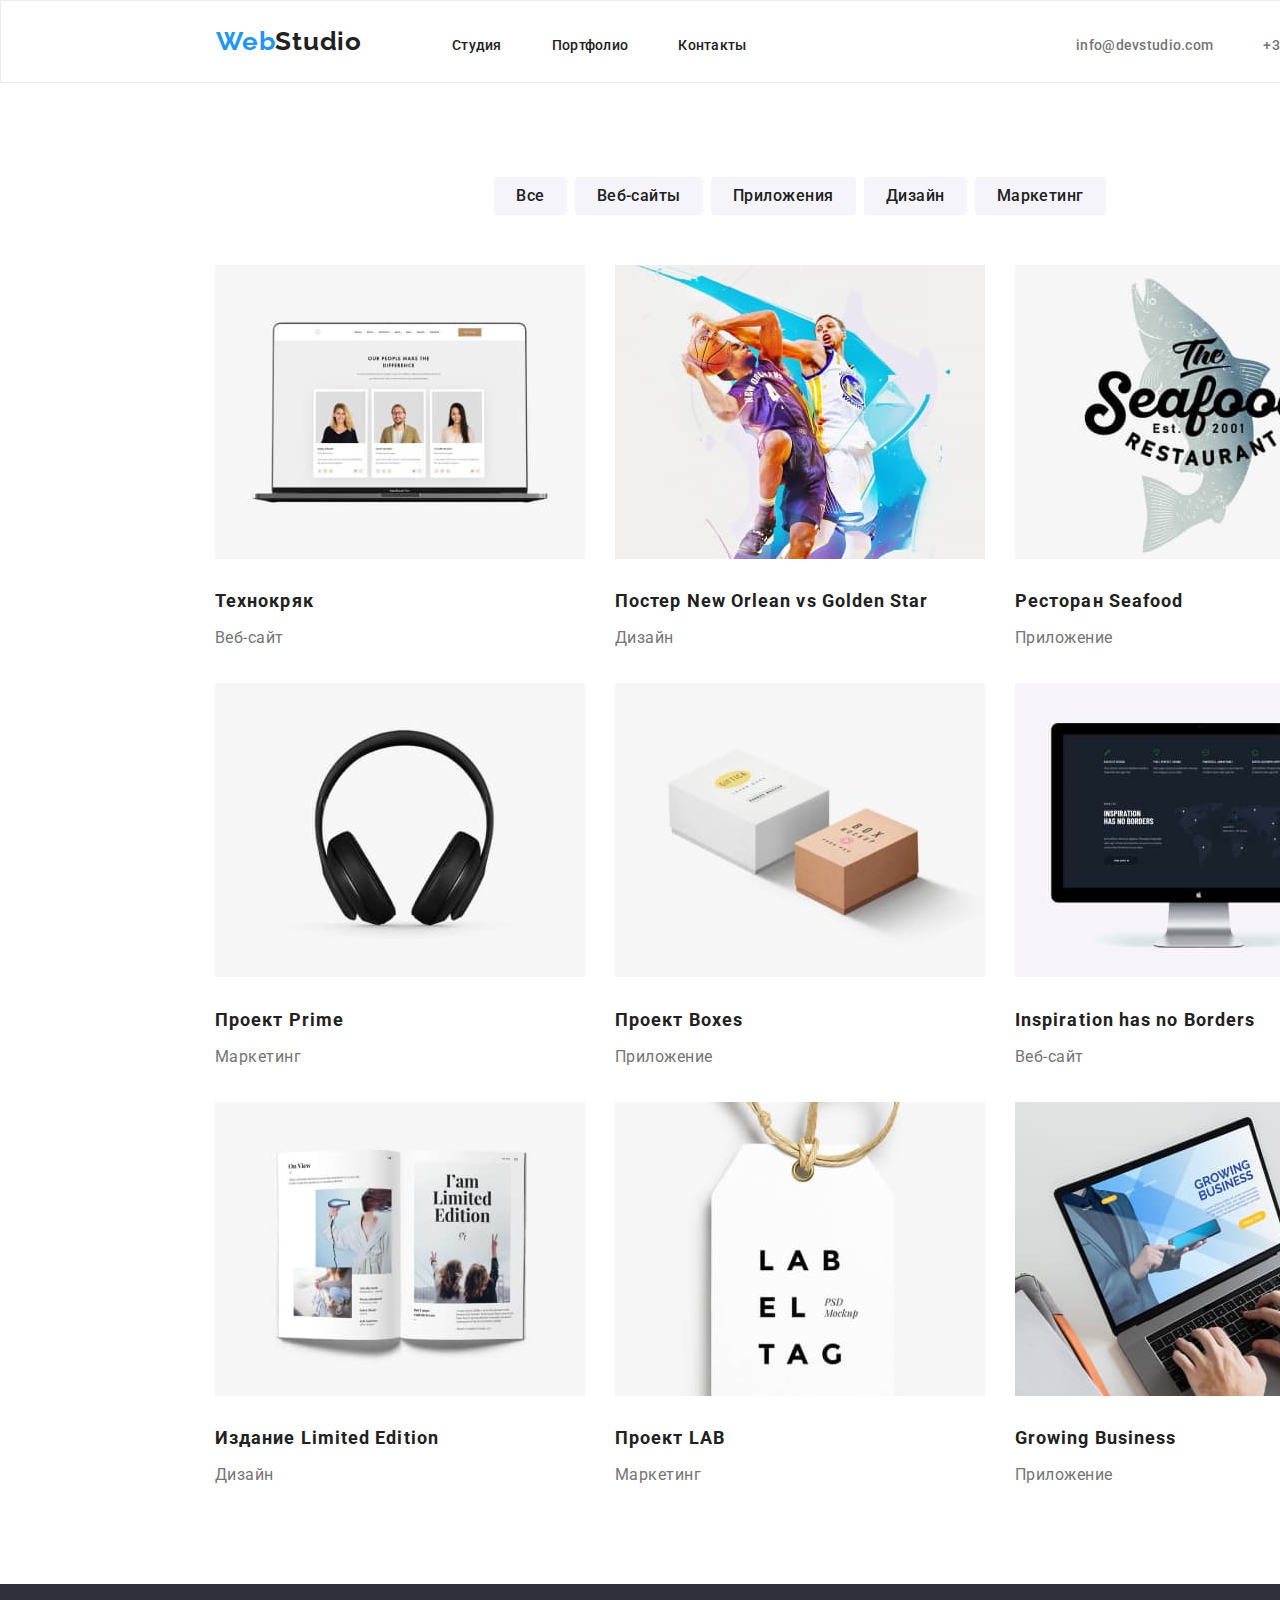
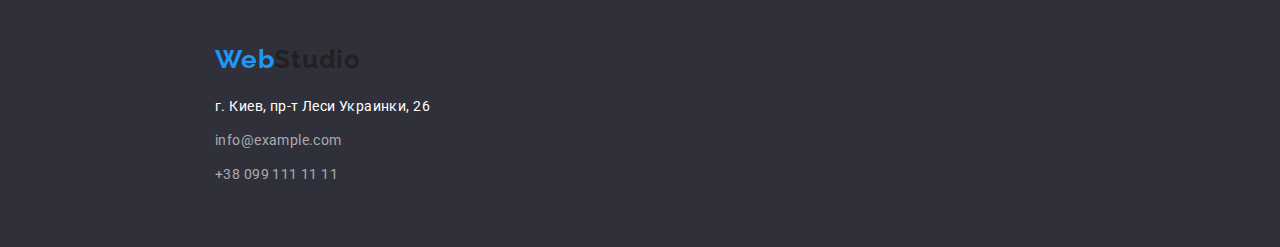
==== portfolio.html @ ba113de5 "first try done" ====
<!DOCTYPE html>
<html lang="ru">

<head>
    <meta charset="UTF-8">
    <meta http-equiv="X-UA-Compatible" content="IE=edge">
    <meta name="viewport" content="width=device-width, initial-scale=1.0">

    <link rel="stylesheet" href="https://cdnjs.cloudflare.com/ajax/libs/modern-normalize/1.0.0/modern-normalize.min.css"/>

    <link rel="preconnect" href="https://fonts.gstatic.com">
    <link href="https://fonts.googleapis.com/css2?family=Raleway:wght@700&family=Roboto:wght@400;500;700&display=swap"
        rel="stylesheet">

    <link rel="stylesheet" href="./css/style.css">
    <title>Document</title>
</head>

<body>
    <!-- Header -->
    <header class="header">
        <div class="conteiner">
            <a id="logo" href="" lang="en"><span>Web</span>Studio</a>
            <!-- Navigation -->
            <nav>
                <ul class="nostyle-ul header-nav header-links">
                    <li>
                        <a href="./index.html">Студия</a>
                    </li>
                    <li>
                        <a href="./portfolio.html">Портфолио</a>
                    </li>
                    <li>
                        <a href="">Контакты</a>
                    </li>
                </ul>
            </nav>
            <!-- Contact Info -->
            <ul class="nostyle-ul header-contacts header-links">
                <li>
                    <a href="mailto:info@devstudio.com" target="_blank" rel="noopener noreferrer">info@devstudio.com</a>
                </li>
                <li>
                    <a href="tel:+380961111111">+38 096 111 11 11</a>
                </li>
            </ul>
        </div>
    </header>
    <!-- Main -->
    <main>
        <section class="portfolio">
            <div class="conteiner">
                <h1 hidden>Portfolio</h1>
                <ul class="nostyle-ul portfolio-navigation">
                    <li>
                        <button type="button">Все</button>
                    </li>
                    <li>
                        <button type="button">Веб-сайты</button>
                    </li>
                    <li>
                        <button type="button">Приложения</button>
                    </li>
                    <li>
                        <button type="button">Дизайн</button>
                    </li>
                    <li>
                        <button type="button">Маркетинг</button>
                    </li>
                </ul>
                <ul class="nostyle-ul porfolio-content">
                    <li>
                        <a href="">
                            <img src="./img/portfolio/laptop.jpg" alt="laptop" width="370" height="294">
                            <h2>Технокряк</h2>
                            <p>Веб-сайт</p>
                        </a>
                    </li>
                    <li>
                        <a href="">
                            <img src="./img/portfolio/basketball.jpg" alt="basketball" width="370" height="294">
                            <h2>Постер New Orlean vs Golden Star</h2>
                            <p>Дизайн</p>
                        </a>
                    </li>
                    <li>
                        <a href="">
                            <img src="./img/portfolio/seafood.jpg" alt="seafood" width="370" height="294">
                            <h2>Ресторан Seafood</h2>
                            <p>Приложение</p>
                        </a>
                    </li>
                    <li>
                        <a href="">
                            <img src="./img/portfolio/headset.jpg" alt="headset" width="370" height="294">
                            <h2>Проект Prime</h2>
                            <p>Маркетинг</p>
                        </a>
                    </li>
                    <li>
                        <a href="">
                            <img src="./img/portfolio/boxes.jpg" alt="boxes" width="370" height="294">
                            <h2>Проект Boxes</h2>
                            <p>Приложение</p>
                        </a>
                    </li>
                    <li>
                        <a href="">
                            <img src="./img/portfolio/pc.jpg" alt="pc" width="370" height="294">
                            <h2>Inspiration has no Borders</h2>
                            <p>Веб-сайт</p>
                        </a>
                    </li>
                    <li>
                        <a href="">
                            <img src="./img/portfolio/book.jpg" alt="book" width="370" height="294">
                            <h2>Издание Limited Edition</h2>
                            <p>Дизайн</p>
                        </a>
                    </li>
                    <li>
                        <a href="">
                            <img src="./img/portfolio/tag.jpg" alt="tag" width="370" height="294">
                            <h2>Проект LAB</h2>
                            <p>Маркетинг</p>
                        </a>
                    </li>
                    <li>
                        <a href="">
                            <img src="./img/portfolio/laptop-with-a-dude.jpg" alt="laptop-with-a-dude" width="370" height="294">
                            <h2>Growing Business</h2>
                            <p>Приложение</p>
                        </a>
                    </li>
                </ul>
            </div>
        </section>
    </main>
    <!-- Footer -->
    <footer class="footer">
        <div class="conteiner">
            <a id="logo" href="" lang="ea"><span>Web</span>Studio</a>
            <address class="address">
                <ul class="nostyle-ul">
                    <li>
                        <a class="address-location" href="https://goo.gl/maps/qdQRPe8Dp2wHUqhv6" target="_blank" rel="noopener noreferrer">г. Киев, пр-т Леси Украинки, 26</a>
                    </li>
                    <li>
                        <a class="address-contacts" href="mailto:info@example.com">info@example.com</a>
                    </li>
                    <li>
                        <a class="address-contacts" href="tel:+380991111111">+38 099 111 11 11</a>
                    </li>
                </ul>
            </address>
        </div>
    </footer>
</body>

</html>
---- css/style.css ----
/* var */
:root {
  --blueish: #2196f3;
  --blackish: #212121;
  --greyish: #757575;
  --main-font: "Roboto", sans-serif;
  --logo-font: "Raleway", sans-serif;
}
/* tags */
body {
  font-family: var(--main-font);
  color: var(--blackish);
}
a {
  text-decoration: none;
  color: inherit;
}
h1,h2,h3,h4,h5,h6,p {
  margin-top: 0;
  margin-bottom: 0;
}
ol,ul {
  margin-top: 0;
  margin-bottom: 0;
  padding-left: 0;
}
/* global */
.conteiner {
  width: 1600px;
  margin: 0 auto;
  padding: 0 215px;
}
.nostyle-ul {
  list-style: none;
}
#logo {
  font-family: var(--logo-font);
  font-weight: 700;
  font-size: 26px;
  line-height: 1.19;
  letter-spacing: 0.03em;
}
#logo span {
  color: var(--blueish);
}
/* index */
/* header */
.header .conteiner {
  display: flex;
  align-items: baseline;
  padding: 25px 215px;
  border: 1px solid #ececec;
}
.header #logo {
  margin-right: 90px;
}
.header-links a {
  font-weight: 500;
  font-size: 14px;
  line-height: 1.14;
  letter-spacing: 0.02em;
}
.header-links a:hover {
  color: var(--blueish);
}
.header-nav {
  display: flex;
}
.header-nav li:not(:last-child) {
  margin-right: 50px;
}
.header-contacts {
  display: flex;
  margin-left: auto;
  color: var(--greyish);
}.header-contacts li:first-child {
  margin-right: 50px;
}
/* main */
/* hero */
.hero {
  background: #2F303A;
}
.hero .conteiner {
  padding: 200px 452px;
}
.hero h1 {
  margin-bottom: 30px;
  font-weight: 900;
  font-size: 44px;
  line-height: 1.36;
  text-align: center;
  letter-spacing: 0.06em;
  text-transform: uppercase;
  color: #ffffff;
}
.hero button {
  background: var(--blueish);
  margin: auto;
  padding: 10px 30px;
  border: none;
  cursor: pointer;
  width: 200px;
  height: 50px;
  font-weight: 700;
  font-size: 16px;
  line-height: 1.88;
  display: flex;
  align-items: center;
  letter-spacing: 0.06em;
  color: #ffffff;
}
/* strength */
.strength .conteiner {
  padding-top: 94px;
}
.strength ul {
  display: flex;
}
.strength li:not(:last-child) {
  margin-right: 30px;
}
.strength h3 {
  margin-bottom: 10px;
  font-weight: 700;
  font-size: 14px;
  line-height: 1.14;
  letter-spacing: 0.03em;
  text-transform: uppercase;
}
.strength p {
  font-size: 14px;
  line-height: 1.7;
  letter-spacing: 0.03em;
  color: var(--greyish);
}
/* about */
.about .conteiner {
  padding-top: 94px;
  padding-bottom: 94px;
}
.about ul {
  display: flex;
  margin-top: -30px;
  margin-right: -30px;
}
.about li {
  margin-top: 30px;
  margin-right: 30px;
}
.about h2 {
  margin-bottom: 50px;
  font-weight: 700;
  font-size: 36px;
  line-height: 1.17;
  text-align: center;
  letter-spacing: 0.03em;
}
/* team */
.team {
  background: #f5f4fa;
}
.team .conteiner {
  padding-top: 94px;
  padding-bottom: 94px;
}
.team ul {
  display: flex;
  margin-top: -30px;
  margin-right: -30px;
}
.team li {
  background: #ffffff;
  margin-top: 30px;
  margin-right: 30px;
  padding-bottom: 30px;
}
.team h2 {
  margin-bottom: 50px;
  font-weight: 700;
  font-size: 36px;
  line-height: 1.17;
  text-align: center;
  letter-spacing: 0.03em;
}
.team img {
  margin-bottom: 30px;
}
.team h3 {
  margin-bottom: 10px;
  font-weight: 500;
  font-size: 16px;
  line-height: 1.19;
  text-align: center;
  letter-spacing: 0.03em;
}
.team p {
  font-weight: 400;
  font-size: 16px;
  line-height: 1.19;
  text-align: center;
  letter-spacing: 0.03em;
  color: var(--greyish);
}
/* portfolio */
.portfolio .conteiner {
  margin-top: 94px;
  margin-bottom: 94px;
}
.portfolio-navigation {
  margin-bottom: 50px;
  display: flex;
  justify-content: center;
}
.portfolio-navigation li:not(:last-child) {
  margin-right: 8px;
}
.portfolio-navigation button {
  background: #f5f4fa;
  padding: 6px 22px;
  border: none;
  border-radius: 4px;
  font-family: inherit;
  font-weight: 500;
  font-size: 16px;
  line-height: 1.63;
  letter-spacing: 0.03em;
  color: inherit;
}
.portfolio-navigation button:hover {
  cursor: pointer;
  color: #ffffff;
  background: var(--blueish);
}
.porfolio-content {
  display: flex;
  flex-wrap: wrap;
}
.porfolio-content li:not(:nth-child(-n + 3)) {
  margin-top: 30px;
}
.porfolio-content li:not(:nth-child(3n)){
  margin-right: 30px;
}
.porfolio-content a {
  display: block;
}
.porfolio-content img {
  margin-bottom: 20px;
}
.porfolio-content h2 {
  margin-bottom: 4px;
  font-weight: 700;
  font-size: 18px;
  line-height: 2;
  letter-spacing: 0.06em;
}
.porfolio-content p {
  font-weight: 400;
  font-size: 16px;
  line-height: 1.88;
  letter-spacing: 0.03em;
  color: var(--greyish);
}
/* footer */
.footer {
  background: #2F303A;
}
.footer .conteiner {
  padding-top: 60px;
  padding-bottom: 60px;
}
.footer address {
  margin-top: 20px;
}
.footer li:not(:last-child) {
  margin-bottom: 10px;
}
.address a {
  font-style: normal;
  font-weight: 400;
  font-size: 14px;
  line-height: 1.71;
  text-align: center;
  letter-spacing: 0.03em;
}
.address-location {
  color: #ffffff;
}
.address-contacts {
  color: rgba(255, 255, 255, 0.6);
}
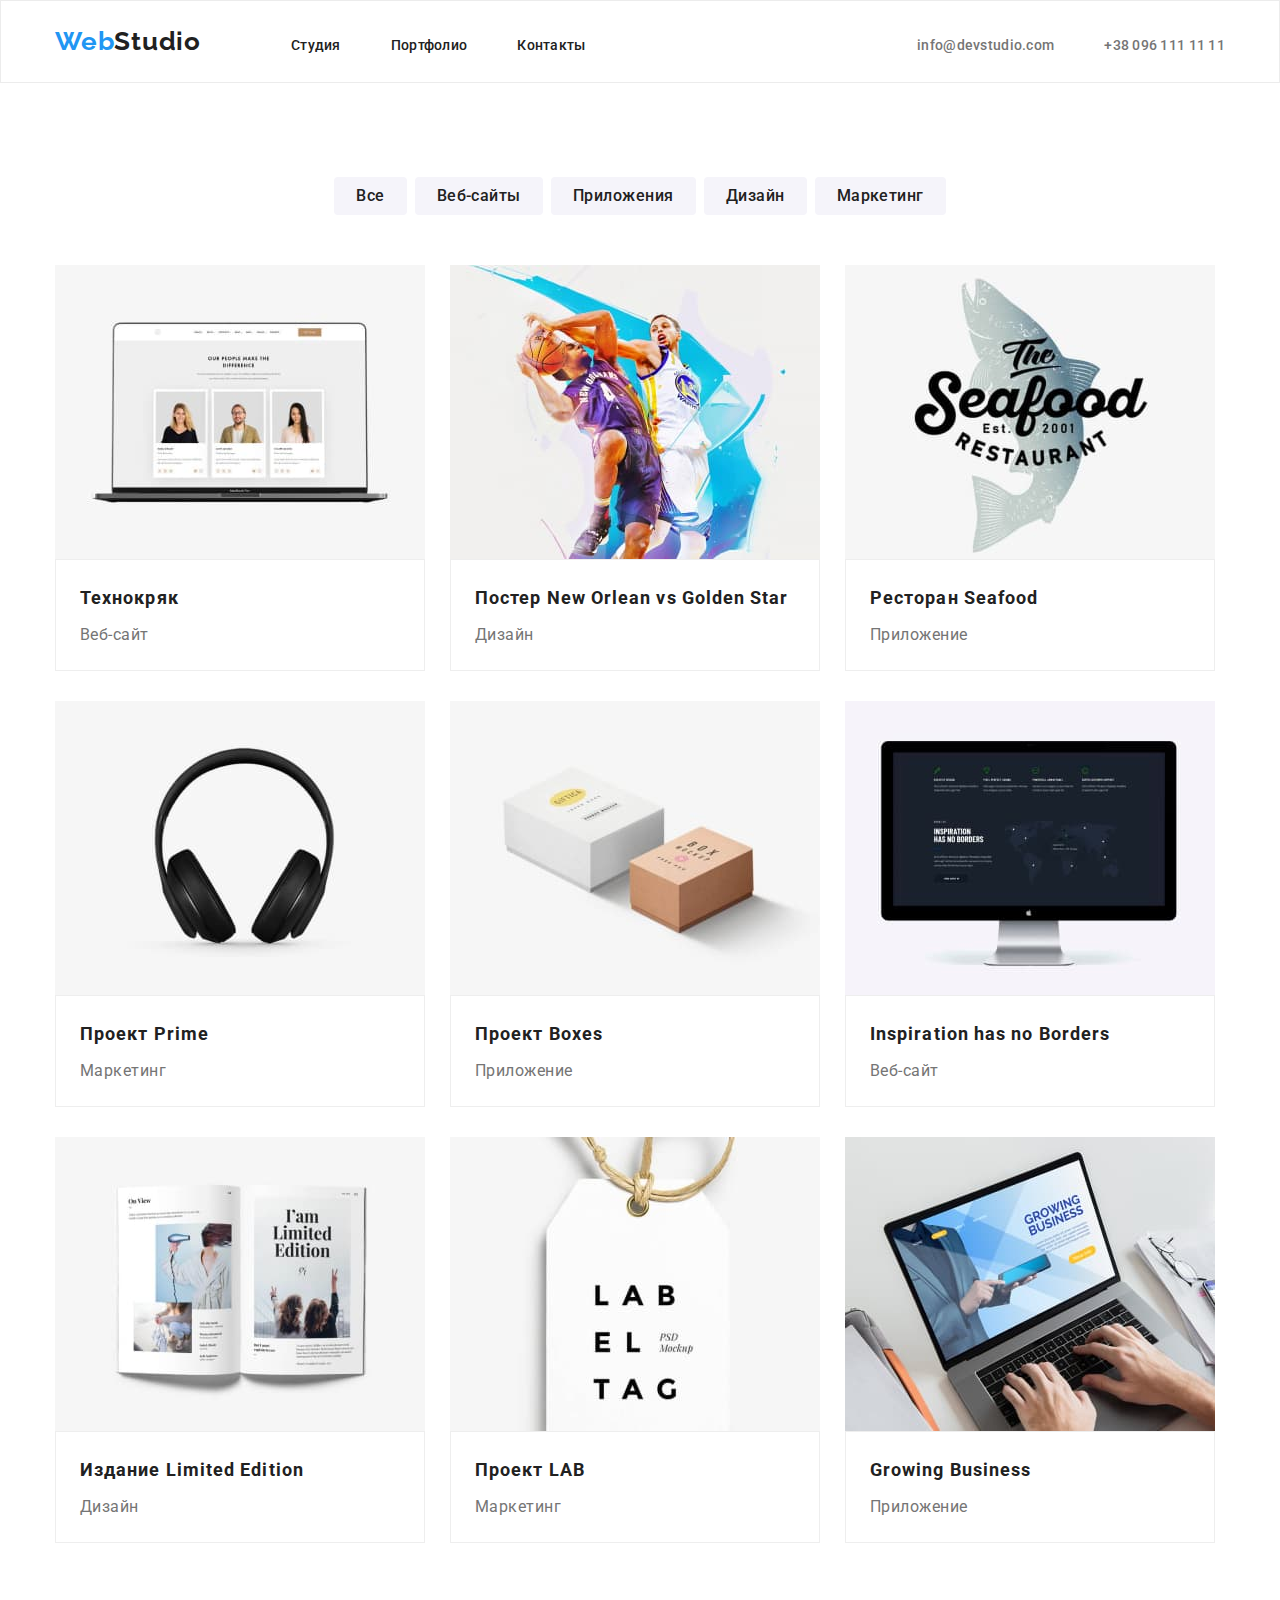
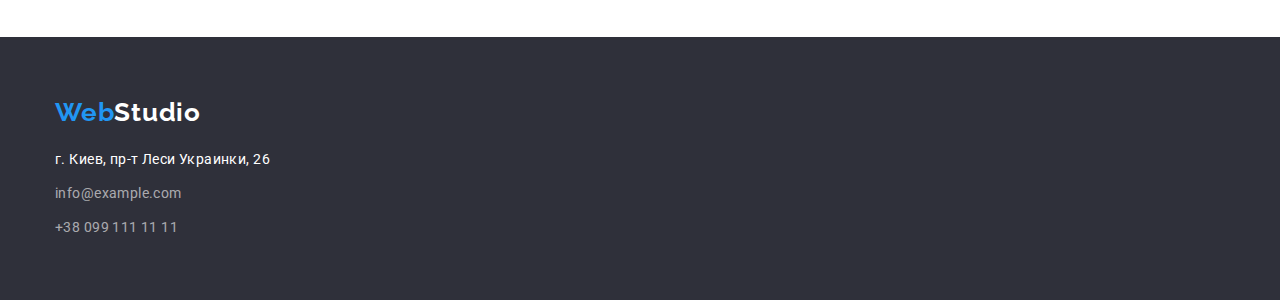
==== commit 4cc58150: "second try fix header border, container padding , portfolio content" ====
--- a/portfolio.html
+++ b/portfolio.html
@@ -19,7 +19,7 @@
 <body>
     <!-- Header -->
     <header class="header">
-        <div class="conteiner">
+        <div class="container">
             <a id="logo" href="" lang="en"><span>Web</span>Studio</a>
             <!-- Navigation -->
             <nav>
@@ -49,7 +49,7 @@
     <!-- Main -->
     <main>
         <section class="portfolio">
-            <div class="conteiner">
+            <div class="container">
                 <h1 hidden>Portfolio</h1>
                 <ul class="nostyle-ul portfolio-navigation">
                     <li>
@@ -72,64 +72,82 @@
                     <li>
                         <a href="">
                             <img src="./img/portfolio/laptop.jpg" alt="laptop" width="370" height="294">
-                            <h2>Технокряк</h2>
-                            <p>Веб-сайт</p>
+                            <div>
+                                <h2>Технокряк</h2>
+                                <p>Веб-сайт</p>
+                            </div>
                         </a>
                     </li>
                     <li>
                         <a href="">
                             <img src="./img/portfolio/basketball.jpg" alt="basketball" width="370" height="294">
-                            <h2>Постер New Orlean vs Golden Star</h2>
-                            <p>Дизайн</p>
+                            <div>
+                                <h2>Постер New Orlean vs Golden Star</h2>
+                                <p>Дизайн</p>
+                            </div>
                         </a>
                     </li>
                     <li>
                         <a href="">
                             <img src="./img/portfolio/seafood.jpg" alt="seafood" width="370" height="294">
-                            <h2>Ресторан Seafood</h2>
-                            <p>Приложение</p>
+                            <div>
+                                <h2>Ресторан Seafood</h2>
+                                <p>Приложение</p>
+                            </div>
                         </a>
                     </li>
                     <li>
                         <a href="">
                             <img src="./img/portfolio/headset.jpg" alt="headset" width="370" height="294">
-                            <h2>Проект Prime</h2>
-                            <p>Маркетинг</p>
+                            <div>
+                                <h2>Проект Prime</h2>
+                                <p>Маркетинг</p>
+                            </div>
                         </a>
                     </li>
                     <li>
                         <a href="">
                             <img src="./img/portfolio/boxes.jpg" alt="boxes" width="370" height="294">
-                            <h2>Проект Boxes</h2>
-                            <p>Приложение</p>
+                            <div>
+                                <h2>Проект Boxes</h2>
+                                <p>Приложение</p>
+                            </div>
                         </a>
                     </li>
                     <li>
                         <a href="">
                             <img src="./img/portfolio/pc.jpg" alt="pc" width="370" height="294">
-                            <h2>Inspiration has no Borders</h2>
-                            <p>Веб-сайт</p>
+                            <div>
+                                <h2>Inspiration has no Borders</h2>
+                                <p>Веб-сайт</p>
+                            </div>
                         </a>
                     </li>
                     <li>
                         <a href="">
                             <img src="./img/portfolio/book.jpg" alt="book" width="370" height="294">
-                            <h2>Издание Limited Edition</h2>
-                            <p>Дизайн</p>
+                            <div>
+                                <h2>Издание Limited Edition</h2>
+                                <p>Дизайн</p>
+                            </div>
                         </a>
                     </li>
                     <li>
                         <a href="">
                             <img src="./img/portfolio/tag.jpg" alt="tag" width="370" height="294">
-                            <h2>Проект LAB</h2>
-                            <p>Маркетинг</p>
+                            <div>
+                                <h2>Проект LAB</h2>
+                                <p>Маркетинг</p>
+                            </div>
                         </a>
                     </li>
                     <li>
                         <a href="">
                             <img src="./img/portfolio/laptop-with-a-dude.jpg" alt="laptop-with-a-dude" width="370" height="294">
-                            <h2>Growing Business</h2>
-                            <p>Приложение</p>
+                            <div>
+                                <h2>Growing Business</h2>
+                                <p>Приложение</p>
+                            </div>
                         </a>
                     </li>
                 </ul>
@@ -138,7 +156,7 @@
     </main>
     <!-- Footer -->
     <footer class="footer">
-        <div class="conteiner">
+        <div class="container">
             <a id="logo" href="" lang="ea"><span>Web</span>Studio</a>
             <address class="address">
                 <ul class="nostyle-ul">
--- a/css/style.css
+++ b/css/style.css
@@ -25,10 +25,10 @@
   padding-left: 0;
 }
 /* global */
-.conteiner {
-  width: 1600px;
+.container {
+  width: 1200px;
   margin: 0 auto;
-  padding: 0 215px;
+  padding: 0 15px;
 }
 .nostyle-ul {
   list-style: none;
@@ -45,11 +45,14 @@
 }
 /* index */
 /* header */
-.header .conteiner {
+.header {
+  border: 1px solid #ececec;
+}
+.header .container {
   display: flex;
   align-items: baseline;
-  padding: 25px 215px;
-  border: 1px solid #ececec;
+  padding-top: 25px;
+  padding-bottom: 25px;
 }
 .header #logo {
   margin-right: 90px;
@@ -81,11 +84,12 @@
 .hero {
   background: #2F303A;
 }
-.hero .conteiner {
-  padding: 200px 452px;
+.hero .container {
+  padding: 200px 0;
 }
 .hero h1 {
-  margin-bottom: 30px;
+  margin: 0 auto 30px;
+  width: 700px;
   font-weight: 900;
   font-size: 44px;
   line-height: 1.36;
@@ -111,11 +115,14 @@
   color: #ffffff;
 }
 /* strength */
-.strength .conteiner {
+.strength {
   padding-top: 94px;
 }
 .strength ul {
   display: flex;
+}
+.strength li {
+  width: 270px;
 }
 .strength li:not(:last-child) {
   margin-right: 30px;
@@ -135,7 +142,7 @@
   color: var(--greyish);
 }
 /* about */
-.about .conteiner {
+.about {
   padding-top: 94px;
   padding-bottom: 94px;
 }
@@ -159,8 +166,6 @@
 /* team */
 .team {
   background: #f5f4fa;
-}
-.team .conteiner {
   padding-top: 94px;
   padding-bottom: 94px;
 }
@@ -203,7 +208,7 @@
   color: var(--greyish);
 }
 /* portfolio */
-.portfolio .conteiner {
+.portfolio {
   margin-top: 94px;
   margin-bottom: 94px;
 }
@@ -240,13 +245,17 @@
   margin-top: 30px;
 }
 .porfolio-content li:not(:nth-child(3n)){
-  margin-right: 30px;
+  margin-right: 25px;
 }
 .porfolio-content a {
   display: block;
 }
 .porfolio-content img {
-  margin-bottom: 20px;
+  display: block;
+}
+.porfolio-content div {
+  padding: 20px 24px;
+  border: 1px solid #eeeeee;
 }
 .porfolio-content h2 {
   margin-bottom: 4px;
@@ -265,10 +274,11 @@
 /* footer */
 .footer {
   background: #2F303A;
-}
-.footer .conteiner {
   padding-top: 60px;
   padding-bottom: 60px;
+}
+.footer #logo {
+  color: #ffffff;
 }
 .footer address {
   margin-top: 20px;
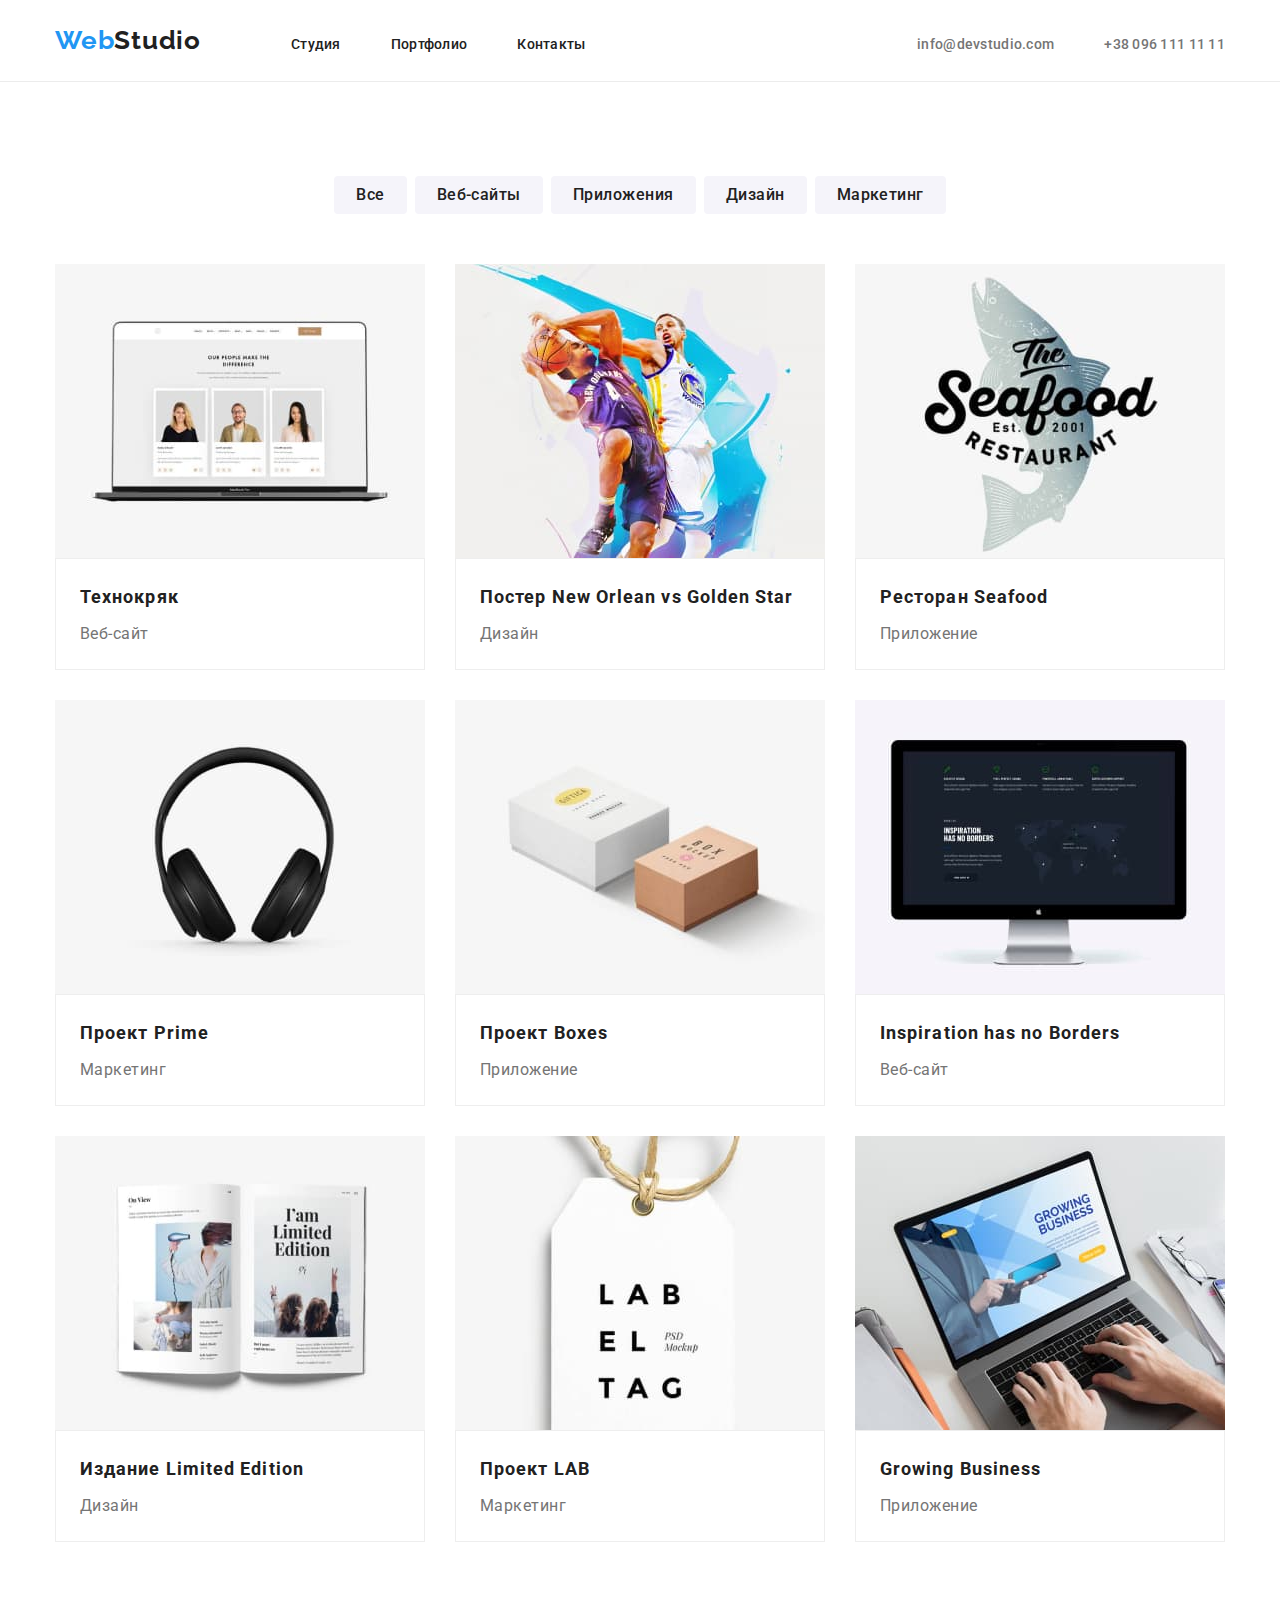
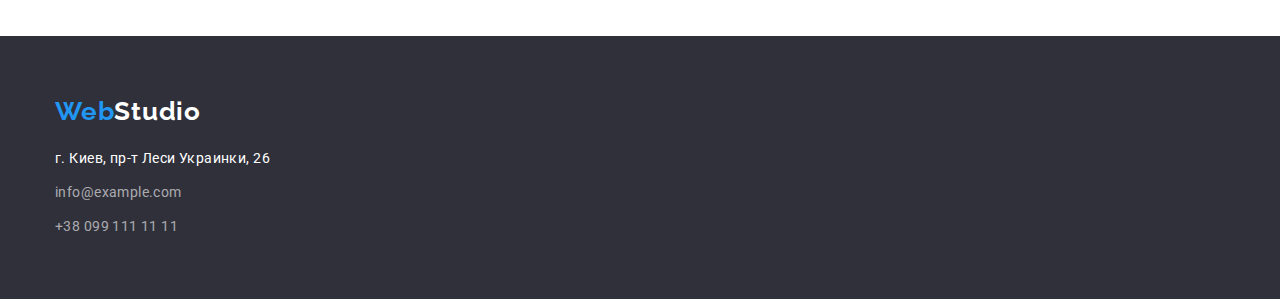
==== commit 0440af37: "third try add roboto font-weight 900" ====
--- a/portfolio.html
+++ b/portfolio.html
@@ -8,9 +8,9 @@
 
     <link rel="stylesheet" href="https://cdnjs.cloudflare.com/ajax/libs/modern-normalize/1.0.0/modern-normalize.min.css"/>
 
-    <link rel="preconnect" href="https://fonts.gstatic.com">
-    <link href="https://fonts.googleapis.com/css2?family=Raleway:wght@700&family=Roboto:wght@400;500;700&display=swap"
-        rel="stylesheet">
+    <link rel="preconnect" href="https://fonts.googleapis.com">
+    <link rel="preconnect" href="https://fonts.gstatic.com" crossorigin>
+    <link href="https://fonts.googleapis.com/css2?family=Raleway:wght@700&family=Roboto:wght@400;500;700;900&display=swap" rel="stylesheet">
 
     <link rel="stylesheet" href="./css/style.css">
     <title>Document</title>
--- a/css/style.css
+++ b/css/style.css
@@ -46,7 +46,7 @@
 /* index */
 /* header */
 .header {
-  border: 1px solid #ececec;
+  border-bottom: 1px solid #ececec;
 }
 .header .container {
   display: flex;
@@ -245,7 +245,7 @@
   margin-top: 30px;
 }
 .porfolio-content li:not(:nth-child(3n)){
-  margin-right: 25px;
+  margin-right: 30px;
 }
 .porfolio-content a {
   display: block;
